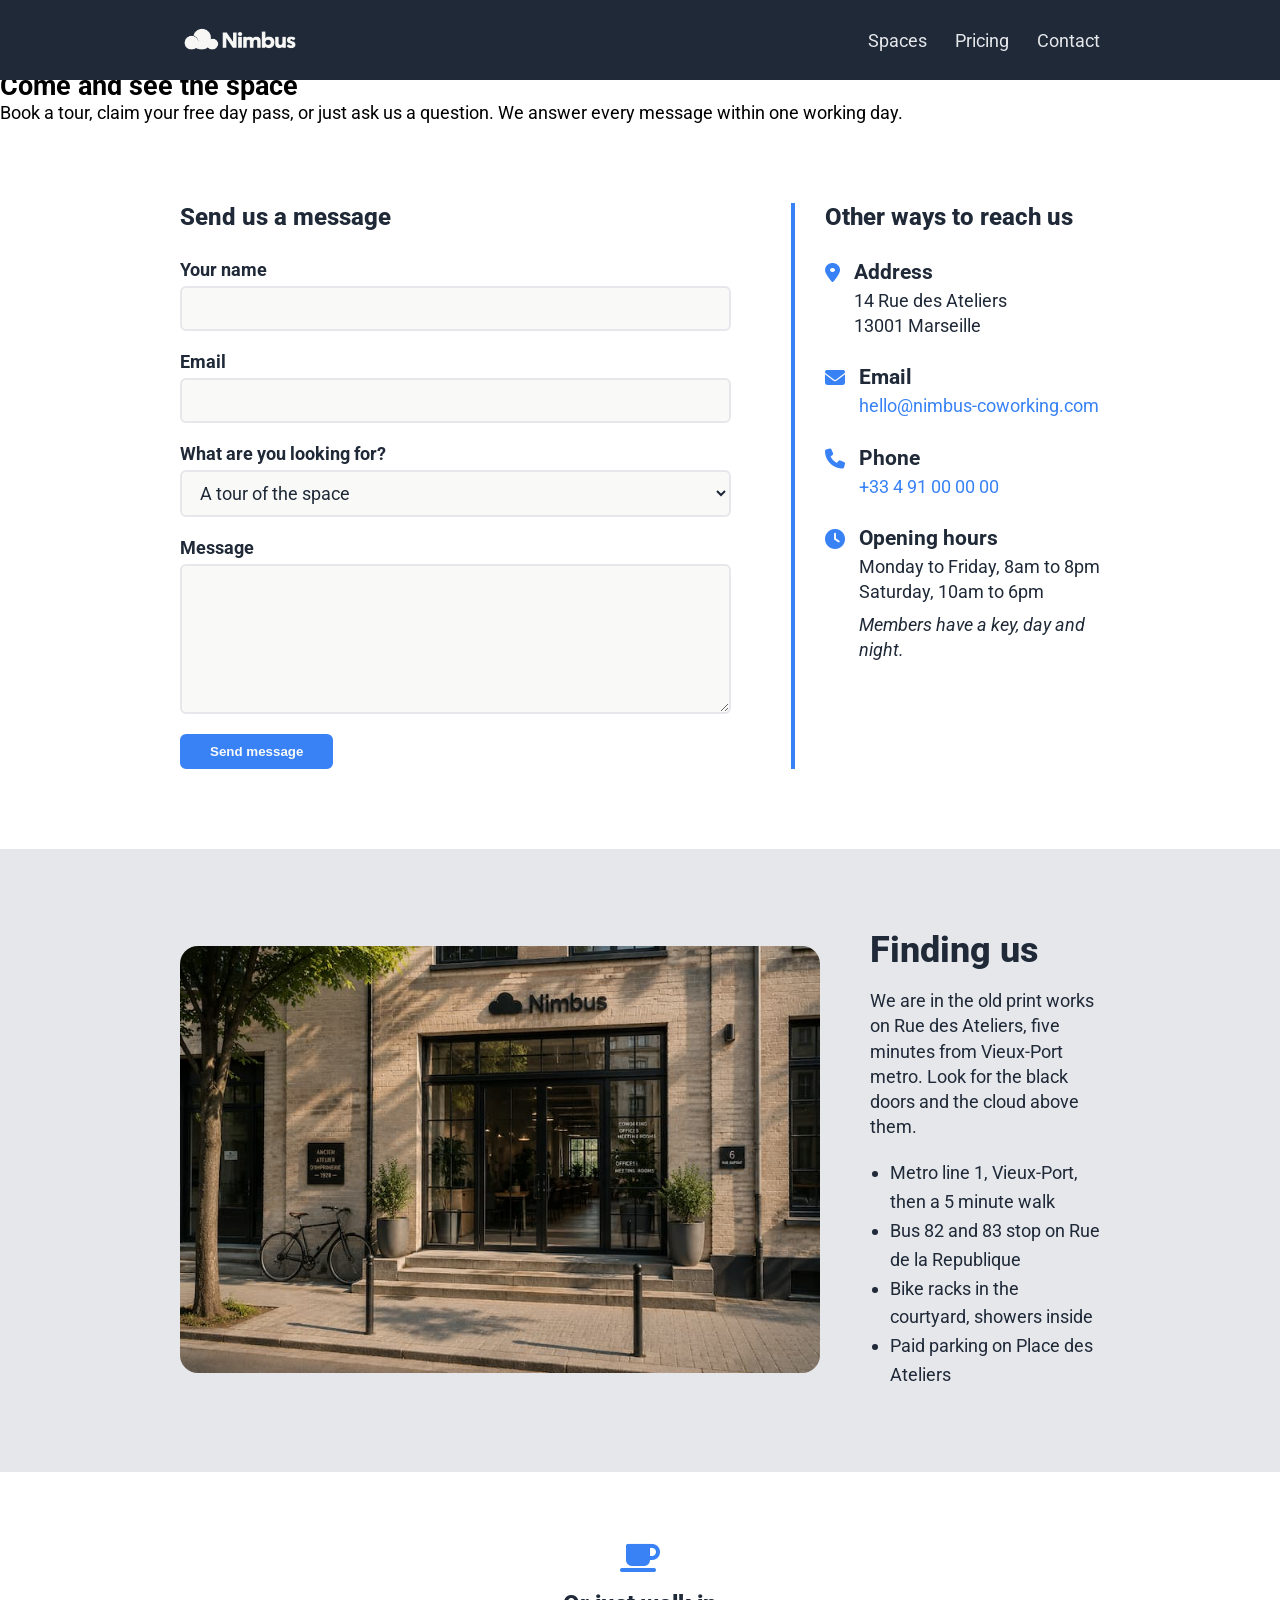
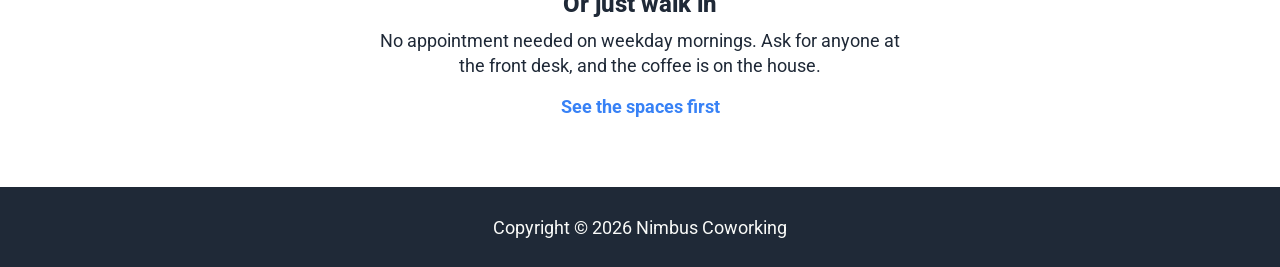
==== contact.html @ 7ec9510b "style(contact): replace cta block with a centred walk-in section" ====
<!DOCTYPE html>
<html lang="en">
<head>
    <meta charset="UTF-8">
    <meta name="viewport" content="width=device-width, initial-scale=1.0">
    <title>Contact — Nimbus Coworking</title>
    <meta name="description"
          content="Book a tour, ask a question or come and see the space. We answer within one working day.">

    <link rel="stylesheet" href="assets/css/main.css">
    <link rel="stylesheet" href="assets/css/pages/contact.css">

    <!-- Font Awesome, icons only -->
    <link rel="stylesheet"
          href="https://cdnjs.cloudflare.com/ajax/libs/font-awesome/6.5.1/css/all.min.css">
</head>

<body>

    <!-- Skip link for keyboard navigation -->
    <a class="skip-link" href="#main">Skip to content</a>

    <!-- Site header: logo and main navigation -->
    <header class="site-header">
        <div class="site-header__inner">

            <a class="site-header__logo" href="index.html">
                <img class="site-header__logo-image"
                    src="assets/images/logo-nimbus.png"
                    alt="Nimbus Coworking">
            </a>

            <!-- Burger button, shown on small screens -->
            <input class="nav-toggle" type="checkbox" id="nav-toggle">
            <label class="nav-toggle__label" for="nav-toggle" aria-label="Menu">
                <span class="nav-toggle__bar"></span>
                <span class="nav-toggle__bar"></span>
                <span class="nav-toggle__bar"></span>
            </label>

            <nav class="site-nav" aria-label="Main">
                <ul class="site-nav__list">
                    <li><a class="site-nav__link" href="spaces.html">Spaces</a></li>
                    <li><a class="site-nav__link" href="pricing.html">Pricing</a></li>
                    <li><a class="site-nav__link" href="contact.html">Contact</a></li>
                </ul>
            </nav>

        </div>
    </header>

    <main id="main">

        <!-- Page intro -->
        <section class="page-intro">
            <div class="page-intro__inner">
                <h1 class="page-intro__title">Come and see the space</h1>
                <p class="page-intro__text">
                    Book a tour, claim your free day pass, or just ask us a
                    question. We answer every message within one working day.
                </p>
            </div>
        </section>

        <!-- Form and contact details side by side -->
        <section class="contact">
            <div class="contact__inner">

                <!-- Contact form -->
                <div class="contact__form-block">
                    <h2 class="contact__title">Send us a message</h2>

                    <form class="form" action="#" method="post">

                        <div class="form__field">
                            <label class="form__label" for="name">Your name</label>
                            <input class="form__input"
                                   type="text"
                                   id="name"
                                   name="name"
                                   autocomplete="name"
                                   required>
                        </div>

                        <div class="form__field">
                            <label class="form__label" for="email">Email</label>
                            <input class="form__input"
                                   type="email"
                                   id="email"
                                   name="email"
                                   autocomplete="email"
                                   required>
                        </div>

                        <div class="form__field">
                            <label class="form__label" for="interest">
                                What are you looking for?
                            </label>
                            <select class="form__select" id="interest" name="interest">
                                <option value="tour">A tour of the space</option>
                                <option value="day-pass">A free day pass</option>
                                <option value="office">A private office</option>
                                <option value="desk">An open desk</option>
                                <option value="meeting">A meeting room</option>
                                <option value="other">Something else</option>
                            </select>
                        </div>

                        <div class="form__field">
                            <label class="form__label" for="message">Message</label>
                            <textarea class="form__textarea"
                                      id="message"
                                      name="message"
                                      rows="6"
                                      required></textarea>
                        </div>

                        <button class="btn" type="submit">Send message</button>
                    </form>
                </div>

                <!-- Address, hours and direct contacts -->
                <div class="contact__details">
                    <h2 class="contact__title">Other ways to reach us</h2>

                    <ul class="details__list">

                        <li class="details__item">
                            <i class="details__icon fa-solid fa-location-dot"
                               aria-hidden="true"></i>
                            <div>
                                <h3 class="details__label">Address</h3>
                                <p class="details__value">
                                    14 Rue des Ateliers<br>
                                    13001 Marseille
                                </p>
                            </div>
                        </li>

                        <li class="details__item">
                            <i class="details__icon fa-solid fa-envelope"
                               aria-hidden="true"></i>
                            <div>
                                <h3 class="details__label">Email</h3>
                                <p class="details__value">
                                    <a class="details__link"
                                       href="mailto:hello@nimbus-coworking.com">
                                        hello@nimbus-coworking.com
                                    </a>
                                </p>
                            </div>
                        </li>

                        <li class="details__item">
                            <i class="details__icon fa-solid fa-phone"
                               aria-hidden="true"></i>
                            <div>
                                <h3 class="details__label">Phone</h3>
                                <p class="details__value">
                                    <a class="details__link" href="tel:+33491000000">
                                        +33 4 91 00 00 00
                                    </a>
                                </p>
                            </div>
                        </li>

                        <li class="details__item">
                            <i class="details__icon fa-solid fa-clock"
                            aria-hidden="true"></i>
                            <div>
                                <h3 class="details__label">Opening hours</h3>
                                <p class="details__value">
                                    Monday to Friday, 8am to 8pm<br>
                                    Saturday, 10am to 6pm
                                </p>
                                <p class="details__note">
                                    Members have a key, day and night.
                                </p>
                            </div>
                        </li>

                    </ul>
                </div>

            </div>
        </section>

        <!-- Directions and photo of the entrance -->
        <section class="finding-us">
            <div class="finding-us__inner">

                <div class="finding-us__content">
                    <h2 class="finding-us__title">Finding us</h2>
                    <p class="finding-us__text">
                        We are in the old print works on Rue des Ateliers, five
                        minutes from Vieux-Port metro. Look for the black doors
                        and the cloud above them.
                    </p>
                    <ul class="finding-us__list">
                        <li>Metro line 1, Vieux-Port, then a 5 minute walk</li>
                        <li>Bus 82 and 83 stop on Rue de la Republique</li>
                        <li>Bike racks in the courtyard, showers inside</li>
                        <li>Paid parking on Place des Ateliers</li>
                    </ul>
                </div>

                <!-- Two sizes, the browser loads the lighter one when it fits -->
                <img class="finding-us__image"
                     src="assets/images/entrance-800.jpg"
                     srcset="assets/images/entrance-800.jpg 800w,
                             assets/images/entrance-1536.jpg 1536w"
                     sizes="(max-width: 767px) 100vw, 50vw"
                     alt="The black entrance doors of Nimbus on Rue des Ateliers">

            </div>
        </section>

        <!-- Walk-in invitation, closing the page -->
        <section class="walk-in">
            <div class="walk-in__inner">
                <i class="walk-in__icon fa-solid fa-mug-saucer"
                   aria-hidden="true"></i>
                <h2 class="walk-in__title">Or just walk in</h2>
                <p class="walk-in__text">
                    No appointment needed on weekday mornings. Ask for anyone at
                    the front desk, and the coffee is on the house.
                </p>
                <a class="walk-in__link" href="spaces.html">
                    See the spaces first
                </a>
            </div>
        </section>

    </main>

    <footer class="site-footer">
        <p class="site-footer__text">Copyright © 2026 Nimbus Coworking</p>
    </footer>

</body>
</html>
---- assets/css/main.css ----
@font-face {
  font-family: "Roboto";
  src: url(/assets/fonts/Roboto-Regular.ttf);
  font-weight: 400;
  font-style: normal;
}

@font-face {
  font-family: "Roboto";
  src: url(/assets/fonts/Roboto-Bold.ttf);
  font-weight: 700;
  font-style: normal;
}

@font-face {
  font-family: "Roboto";
  src: url(/assets/fonts/Roboto-ExtraBold.ttf);
  font-weight: 800;
  font-style: normal;
}

@font-face {
  font-family: "Roboto";
  src: url(/assets/fonts/Roboto-Italic.ttf);
  font-weight: 400;
  font-style: italic;
}

@font-face {
  font-family: "Roboto";
  src: url(/assets/fonts/Roboto-LightItalic.ttf);
  font-weight: 300;
  font-style: italic;
}



/* VARIABLES */

:root {
  /* color for header, hero and footer background, information header text, quote text and author text */
  --color-dark: #1F2937;
  /* color for header logo text, header main text, button text, sign up main text, sign up button border */
  --color-light: #F9FAF8;
  /* color for header secondary text, header links text, information item text, footer text, sign up secondary text */
  --color-secondary: #E5E7EB;
  /* color for button background, information item image border, sign up background */
  --color-accent: #3882F6;
  /* font weight for header main text and information header text */
  --font-extra-bold: 800;
  /* font weight for quote text */
  --font-light: 300;
  /* font size for hero main text */
  --font-size-main: 48px;
  /* font size for information header text and quote text */
  --font-size-large: 36px;
  /* font size for logo text */
  --font-size-medium: 24px;
  /* font size for hero secondary and header link text */
  --font-size-small: 18px;
  /* font size for header logo text */
  --font-size-logo: 24px;
}

/* RESETS */

* {
  padding: 0;
  margin: 0;
  box-sizing: border-box;
}

/* BASE TEXT STYLES */

body {
  font-size: var(--font-size-small);
  font-family: "Roboto", sans-serif;
}

@media (max-width: 374px) {
  body {
    font-size: 18px;
  }
}

main {
  padding-top: 70px; /* top padding to accommodate the header  */
}

/* GLOBAL TEXT STYLES - add classes with the same styles here */

/* hero text style */
.hero__title {
  margin-bottom: 12px;

  font-size: var(--font-size-main);
  font-weight: var(--font-extra-bold);
  line-height: 1.1;
}

/* header text style */
.services__title {
  margin: 50px 0px;

  color: var(--color-dark);
  font-size: var(--font-size-large);
  font-weight: var(--font-extra-bold);
  text-align: center;
  line-height: 1.2;
}

/* SKIP LINK */

.skip-link {
  position: absolute;
  top: 0;
  left: 0;

  padding: 8px 16px;

  background-color: var(--color-light);
  color: var(--color-dark);
  text-decoration: none;

  transform: translateY(-100%);
}

.skip-link:focus {
  transform: translateY(0);
}

/* COMPONENT STYLES */

/* buttons */
.btn {
  display: inline-block;
  padding: 8px 28px;

  background-color: var(--color-accent);
  border: 2px solid var(--color-accent);
  border-radius: 6px;

  color: var(--color-light);
  font-weight: 700;
  text-decoration: none;
  min-width: fit-content;
}

.btn:hover,
.btn:focus-visible {
  background-color: var(--color-light);
  border-color: var(--color-light);
  color: var(--color-accent);
}

.btn--outline {
  background-color: transparent;
  border-color: var(--color-light);
  color: var(--color-light);
}

.btn--outline:hover,
.btn--outline:focus-visible {
  background-color: var(--color-light);
  color: var(--color-accent);
}

/* header */
.site-header {
  position: fixed;
  top: 0;
  left: 0;
  width: 100%;
  z-index: 1000;

  background-color: var(--color-dark);
}

.site-header__inner {
  max-width: 960px;
  margin: 0 auto;
  padding: 20px;

  display: flex;
  align-items: center;
  justify-content: space-between;
}

.site-header__logo {
  display: block;
}

.site-header__logo-image {
  display: block;
  height: 40px;
}

.site-nav__list {
  display: flex;
  gap: 28px;
  list-style: none;
}

.site-nav__link {
  color: var(--color-secondary);
  text-decoration: none;
}

.site-nav__link:hover,
.site-nav__link:focus-visible {
  color: var(--color-light);
}

.nav-toggle { /* for burger menu */
  display: none;
}

.nav-toggle__label { /* for burger menu */
  display: none;
}

@media (max-width: 600px) {
  /* CSS-only navigation */

  .nav-toggle__label {
    width: 30px;
    height: 24px;

    display: flex;
    flex-direction: column;
    justify-content: space-between;

    cursor: pointer;
  }

  .nav-toggle__bar {
    display: block;
    width: 100%;
    height: 2px;

    background-color: var(--color-secondary);
    border-radius: 2px;
  }

  .site-nav {
    display: none;
  }

  .site-nav__list {
    flex-direction: column;
    gap: 0;
    padding: 10px 0 15px;
    width: 100%;
  }

  .site-nav__link {
    display: block;
    padding: 12px 0;
  }

  .nav-toggle:checked ~ .site-nav {
    display: block;
    position: absolute;
    left: 0;
    right: 0;
    margin-top: 200px;
    background-color: var(--color-dark);
    border-bottom: 1px solid var(--color-secondary);
    padding-left: 20px;
  }

  .site-header__inner {
    flex-wrap: wrap;
  }
}

/* footer */
.site-footer {
  background-color: var(--color-dark);
  color: var(--color-light);
  text-align: center;

  height: 80px;
  padding: 0px 20px;
  display: flex;
  align-items: center;
  justify-content: center;
}
---- assets/css/pages/contact.css ----
/* CONTACT: form on the left, details on the right */

.contact__inner {
  max-width: 960px;
  margin: 0 auto;
  padding: 80px 20px;

  display: flex;
  justify-content: space-between;
  gap: 60px;
}

.contact__form-block {
  flex: 2;
}

.contact__details {
  flex: 1;
  padding-left: 30px;

  border-left: 4px solid var(--color-accent);
}

.contact__title {
  margin-bottom: 28px;

  color: var(--color-dark);
  font-size: var(--font-size-medium);
  font-weight: var(--font-extra-bold);
}

/* FORM */

.form__field {
  margin-bottom: 20px;

  display: flex;
  flex-direction: column;
}

.form__label {
  margin-bottom: 6px;

  color: var(--color-dark);
  font-weight: 700;
}

.form__input,
.form__select,
.form__textarea {
  padding: 10px 14px;

  background-color: var(--color-light);
  border: 2px solid var(--color-secondary);
  border-radius: 6px;

  color: var(--color-dark);
  font-family: inherit; /* form controls ignore the body font otherwise */
  font-size: inherit;
}

.form__input:focus,
.form__select:focus,
.form__textarea:focus {
  border-color: var(--color-accent);
  outline: none;
}

.form__textarea {
  resize: vertical; /* horizontal resizing would break the layout */
}

/* CONTACT DETAILS */

.details__list {
  list-style: none;
}

.details__item {
  margin-bottom: 26px;

  display: flex;
  gap: 14px;
}

.details__icon {
  margin-top: 4px;

  color: var(--color-accent);
  font-size: 20px;
}

.details__label {
  margin-bottom: 4px;

  color: var(--color-dark);
  font-weight: 700;
}

.details__value {
  color: var(--color-dark);
  line-height: 1.4;
}

.details__note {
  margin-top: 8px;

  color: var(--color-dark);
  font-style: italic;
  line-height: 1.4;
}

.details__link {
  color: var(--color-accent);
  text-decoration: none;
}

.details__link:hover,
.details__link:focus-visible {
  text-decoration: underline;
}

/* FINDING US */

.finding-us {
  background-color: var(--color-secondary);
}

.finding-us__inner {
  max-width: 960px;
  margin: 0 auto;
  padding: 80px 20px;

  display: flex;
  flex-direction: row-reverse;
  align-items: center;
  gap: 50px;
}

.finding-us__content {
  flex: 1;
}

.finding-us__title {
  margin-bottom: 16px;

  color: var(--color-dark);
  font-size: var(--font-size-large);
  font-weight: var(--font-extra-bold);
  line-height: 1.2;
}

.finding-us__text {
  margin-bottom: 20px;

  color: var(--color-dark);
  line-height: 1.4;
}

.finding-us__list {
  padding-left: 20px;

  color: var(--color-dark);
  line-height: 1.6;
}

.finding-us__image {
  flex: 1;
  display: block;
  width: 100%;
  height: auto;

  border-radius: 18px;
}

/* WALK-IN - closing invitation, centred instead of a full CTA block */

.walk-in {
  border-top: 2px solid var(--color-secondary);
}

.walk-in__inner {
  max-width: 560px;
  margin: 0 auto;
  padding: 70px 20px;

  text-align: center;
}

.walk-in__icon {
  margin-bottom: 16px;

  color: var(--color-accent);
  font-size: 32px;
}

.walk-in__title {
  margin-bottom: 10px;

  color: var(--color-dark);
  font-size: var(--font-size-medium);
  font-weight: var(--font-extra-bold);
}

.walk-in__text {
  margin-bottom: 18px;

  color: var(--color-dark);
  line-height: 1.4;
}

.walk-in__link {
  color: var(--color-accent);
  font-weight: 700;
  text-decoration: none;
}

.walk-in__link:hover,
.walk-in__link:focus-visible {
  text-decoration: underline;
}


/* TABLET AND MOBILE */

@media (max-width: 767px) {
  .contact__inner,
  .finding-us__inner {
    flex-direction: column;
    gap: 50px;
  }

  .contact__details {
    padding-left: 20px;
  }

  .finding-us__title {
    font-size: 30px;
  }

  .walk-in__inner {
    padding: 50px 20px;
  }
}

@media (max-width: 374px) {
  .finding-us__title {
    font-size: 28px;
  }
}
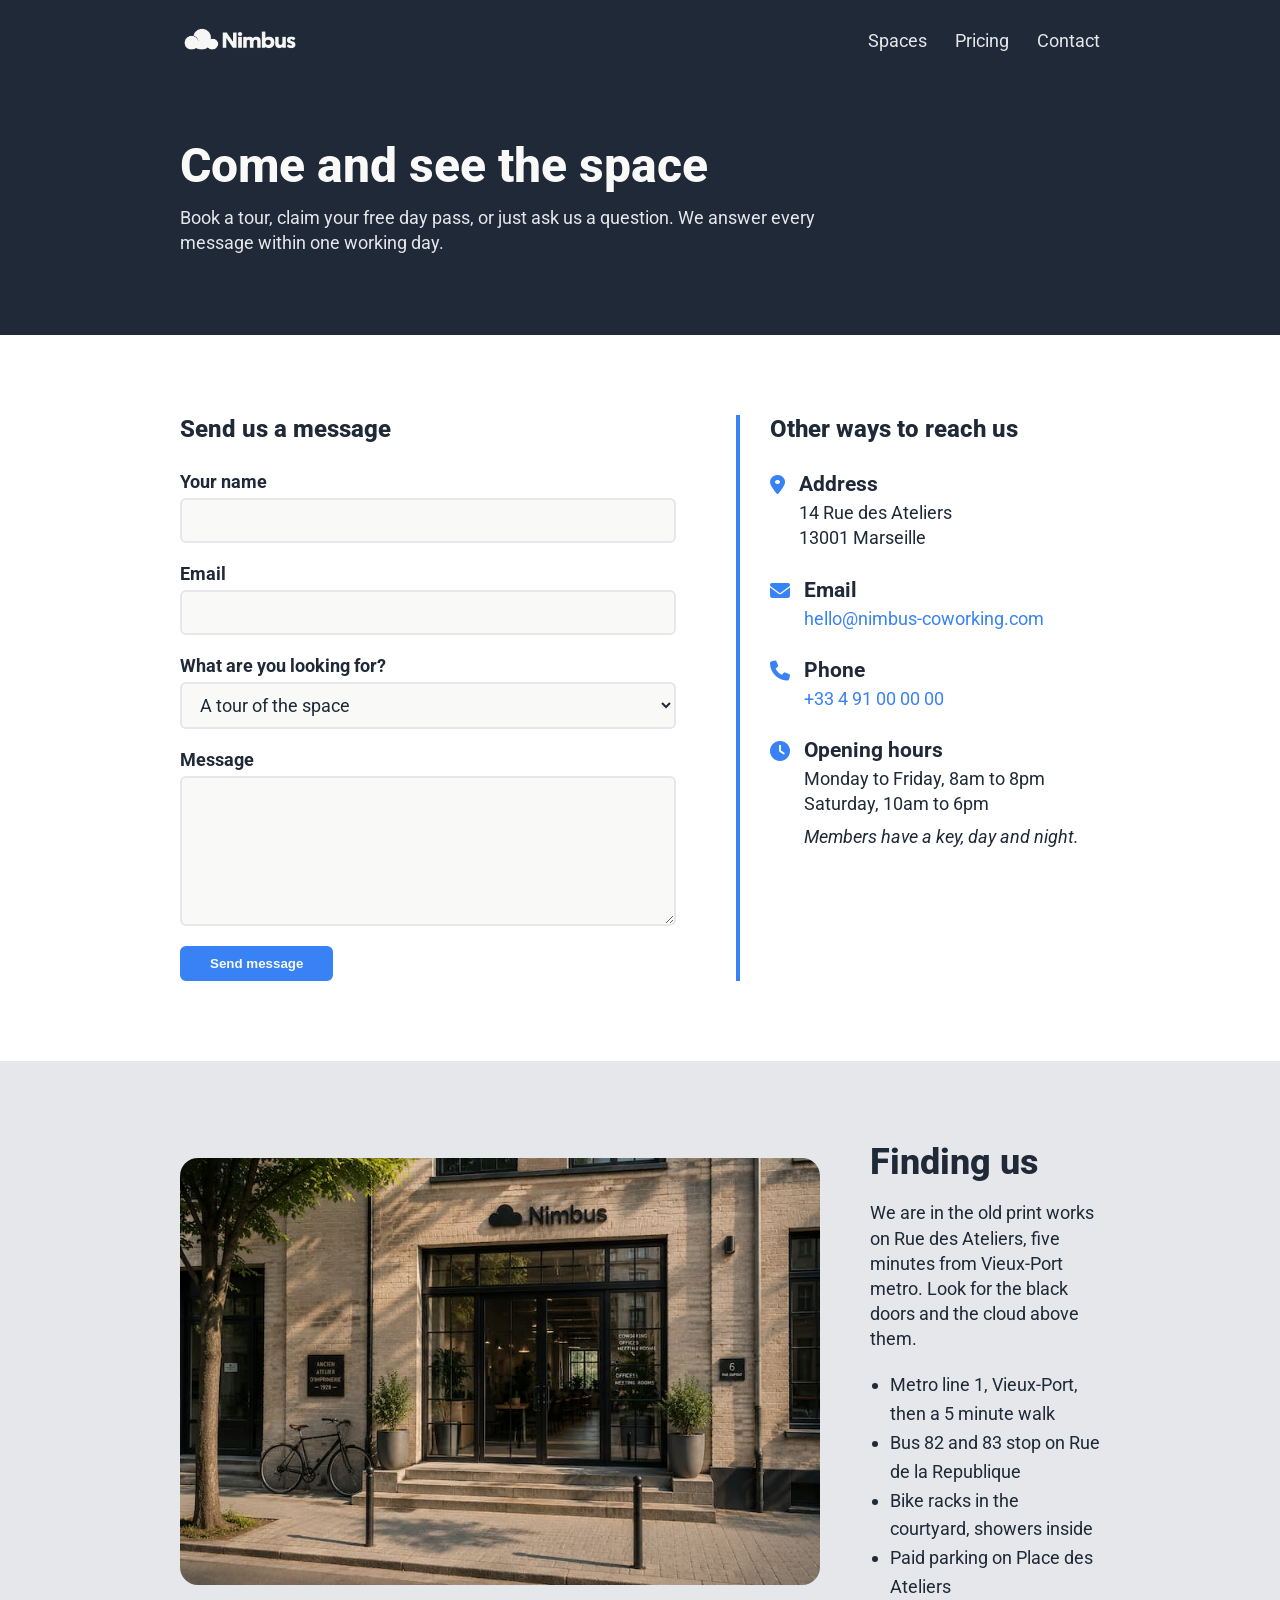
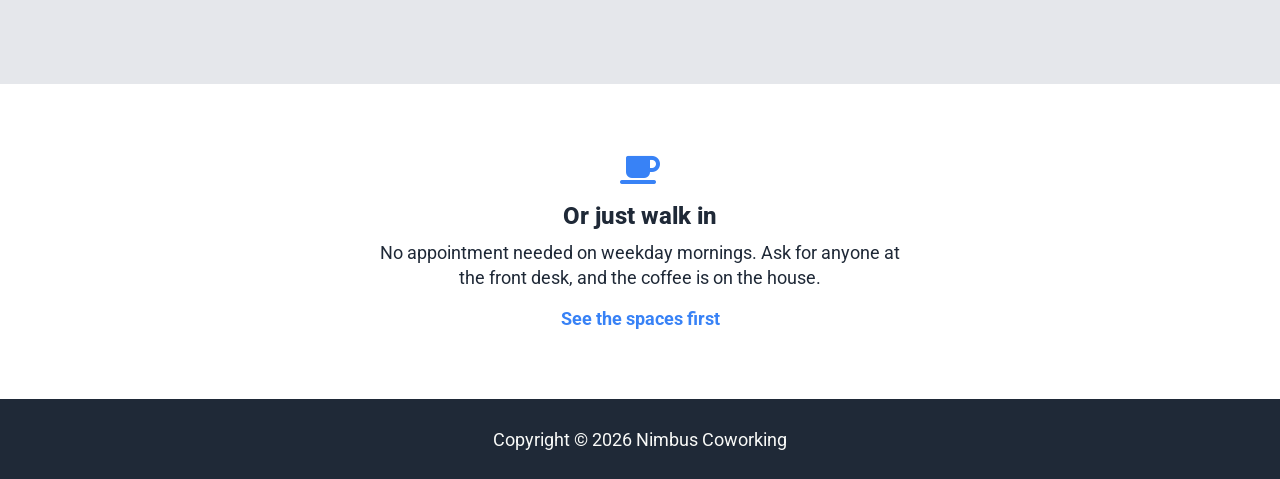
==== commit e29251f7: "refactor(contact): remove skip link with no visible effect" ====
--- a/contact.html
+++ b/contact.html
@@ -16,9 +16,6 @@
 </head>
 
 <body>
-
-    <!-- Skip link for keyboard navigation -->
-    <a class="skip-link" href="#main">Skip to content</a>
 
     <!-- Site header: logo and main navigation -->
     <header class="site-header">
--- a/assets/css/main.css
+++ b/assets/css/main.css
@@ -90,7 +90,8 @@
 /* GLOBAL TEXT STYLES - add classes with the same styles here */
 
 /* hero text style */
-.hero__title {
+.hero__title,
+.page-intro__title {
   margin-bottom: 12px;
 
   font-size: var(--font-size-main);
@@ -107,26 +108,6 @@
   font-weight: var(--font-extra-bold);
   text-align: center;
   line-height: 1.2;
-}
-
-/* SKIP LINK */
-
-.skip-link {
-  position: absolute;
-  top: 0;
-  left: 0;
-
-  padding: 8px 16px;
-
-  background-color: var(--color-light);
-  color: var(--color-dark);
-  text-decoration: none;
-
-  transform: translateY(-100%);
-}
-
-.skip-link:focus {
-  transform: translateY(0);
 }
 
 /* COMPONENT STYLES */
@@ -285,4 +266,35 @@
   display: flex;
   align-items: center;
   justify-content: center;
+}
+
+/* page intro - dark banner at the top of secondary pages */
+.page-intro {
+  background-color: var(--color-dark);
+  color: var(--color-light);
+}
+
+.page-intro__inner {
+  max-width: 960px;
+  margin: 0 auto;
+  padding: 70px 20px 80px;
+}
+
+.page-intro__text {
+  max-width: 640px;
+
+  color: var(--color-secondary);
+  line-height: 1.4;
+}
+
+@media (max-width: 767px) {
+  .page-intro__title {
+    font-size: 44px;
+  }
+}
+
+@media (max-width: 374px) {
+  .page-intro__title {
+    font-size: 36px;
+  }
 }
--- a/assets/css/pages/contact.css
+++ b/assets/css/pages/contact.css
@@ -11,11 +11,11 @@
 }
 
 .contact__form-block {
+  flex: 3;
+}
+
+.contact__details {
   flex: 2;
-}
-
-.contact__details {
-  flex: 1;
   padding-left: 30px;
 
   border-left: 4px solid var(--color-accent);
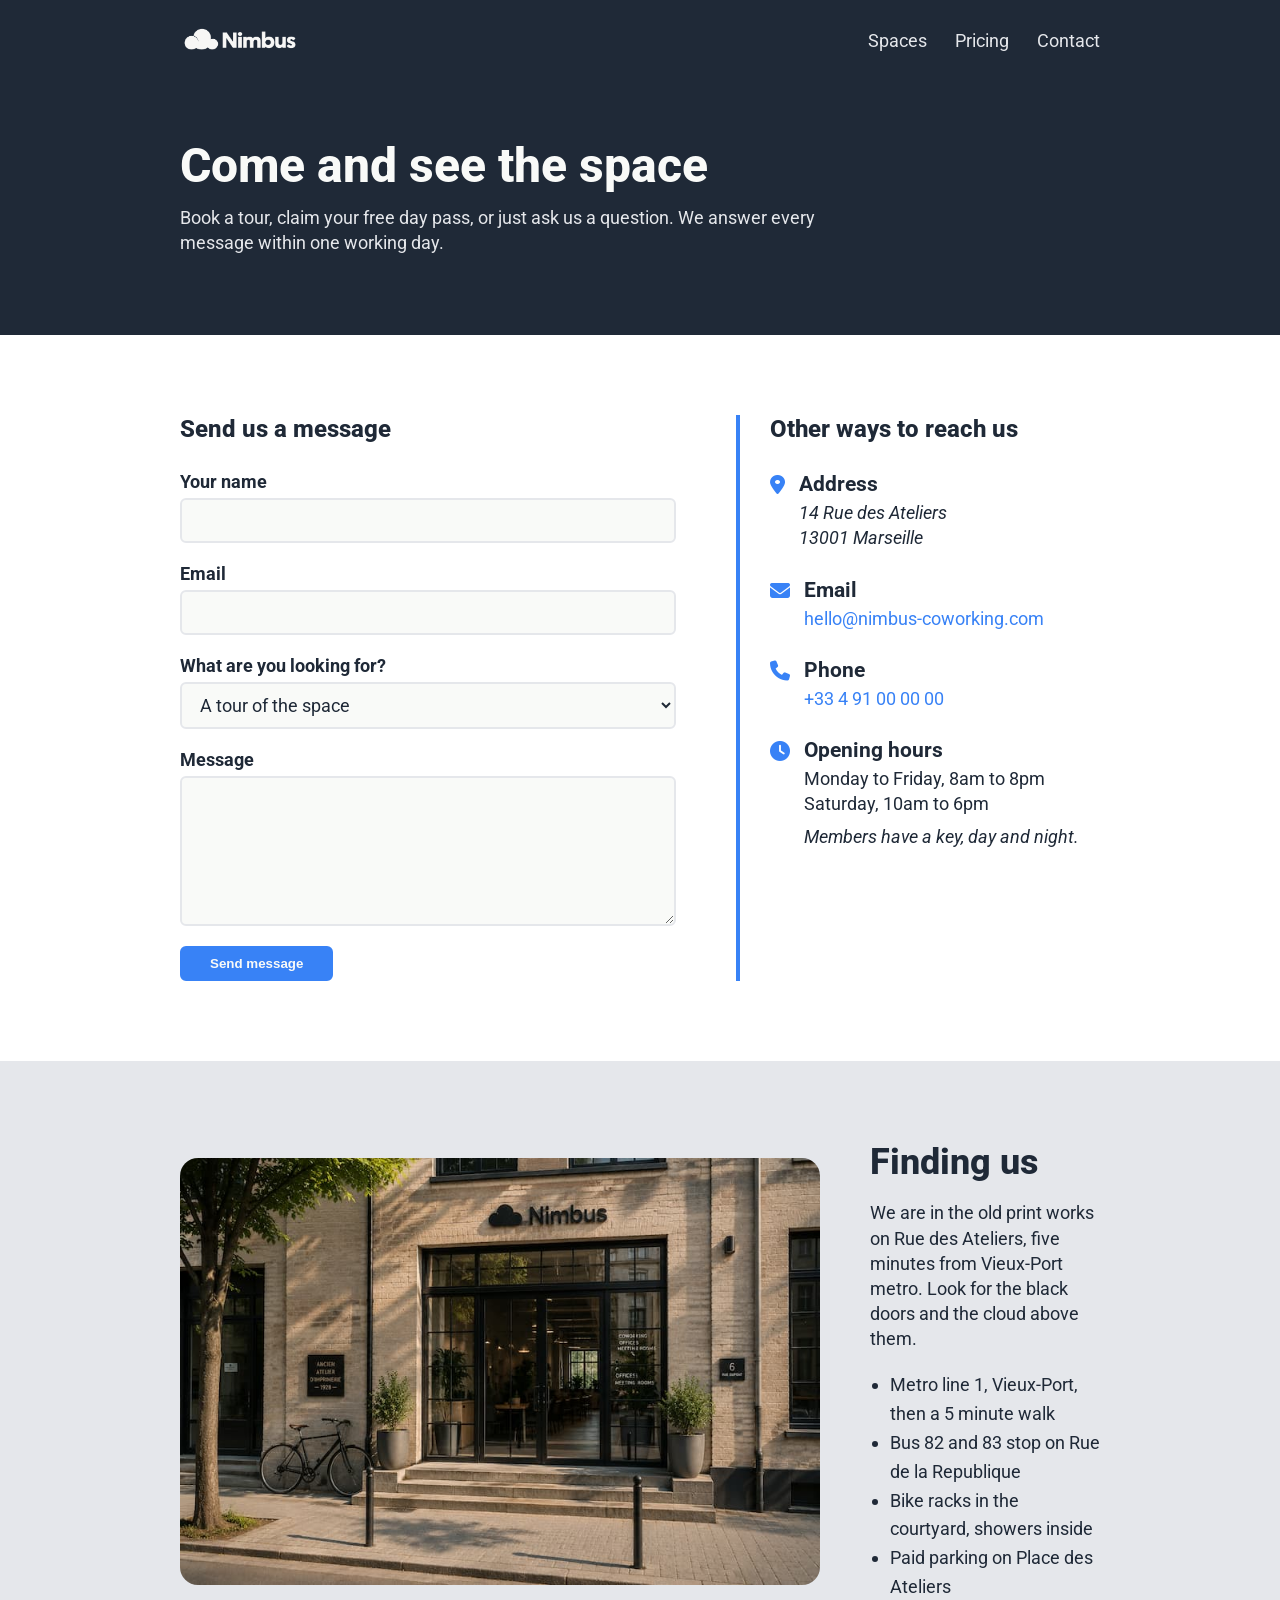
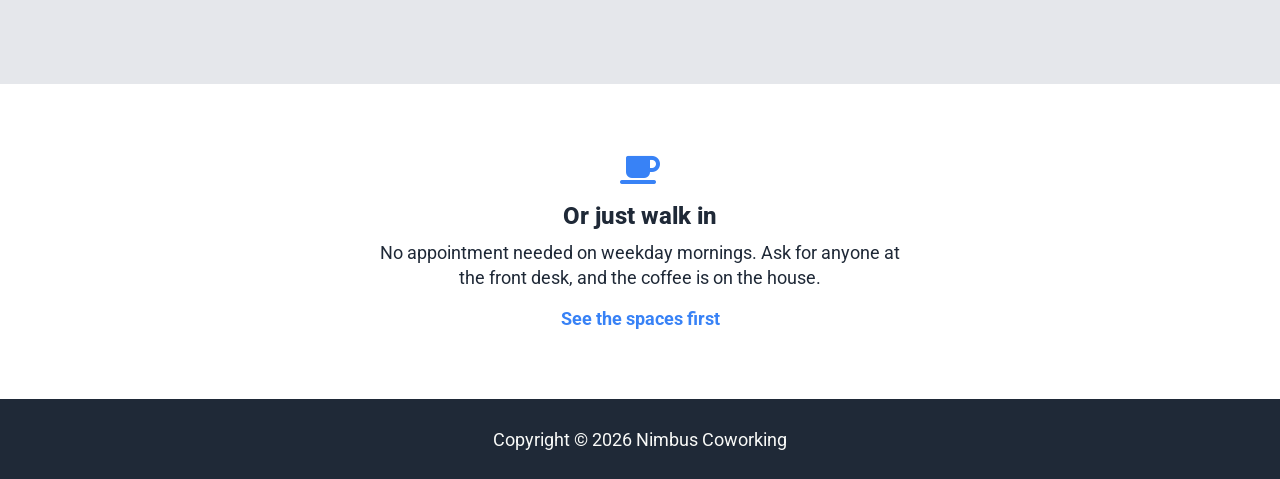
==== commit 68aa3066: "style(contact): apply review feedback on font sizes and address markup" ====
--- a/contact.html
+++ b/contact.html
@@ -125,13 +125,13 @@
                         <li class="details__item">
                             <i class="details__icon fa-solid fa-location-dot"
                                aria-hidden="true"></i>
-                            <div>
+                            <address>
                                 <h3 class="details__label">Address</h3>
                                 <p class="details__value">
                                     14 Rue des Ateliers<br>
                                     13001 Marseille
                                 </p>
-                            </div>
+                            </address>
                         </li>
 
                         <li class="details__item">
--- a/assets/css/main.css
+++ b/assets/css/main.css
@@ -289,12 +289,12 @@
 
 @media (max-width: 767px) {
   .page-intro__title {
-    font-size: 44px;
+    font-size: var(--font-size-main);
   }
 }
 
 @media (max-width: 374px) {
   .page-intro__title {
-    font-size: 36px;
+    font-size: var(--font-size-large);
   }
 }
--- a/assets/css/pages/contact.css
+++ b/assets/css/pages/contact.css
@@ -95,6 +95,7 @@
 
   color: var(--color-dark);
   font-weight: 700;
+  font-style: normal;
 }
 
 .details__value {
@@ -220,7 +221,6 @@
   text-decoration: underline;
 }
 
-
 /* TABLET AND MOBILE */
 
 @media (max-width: 767px) {
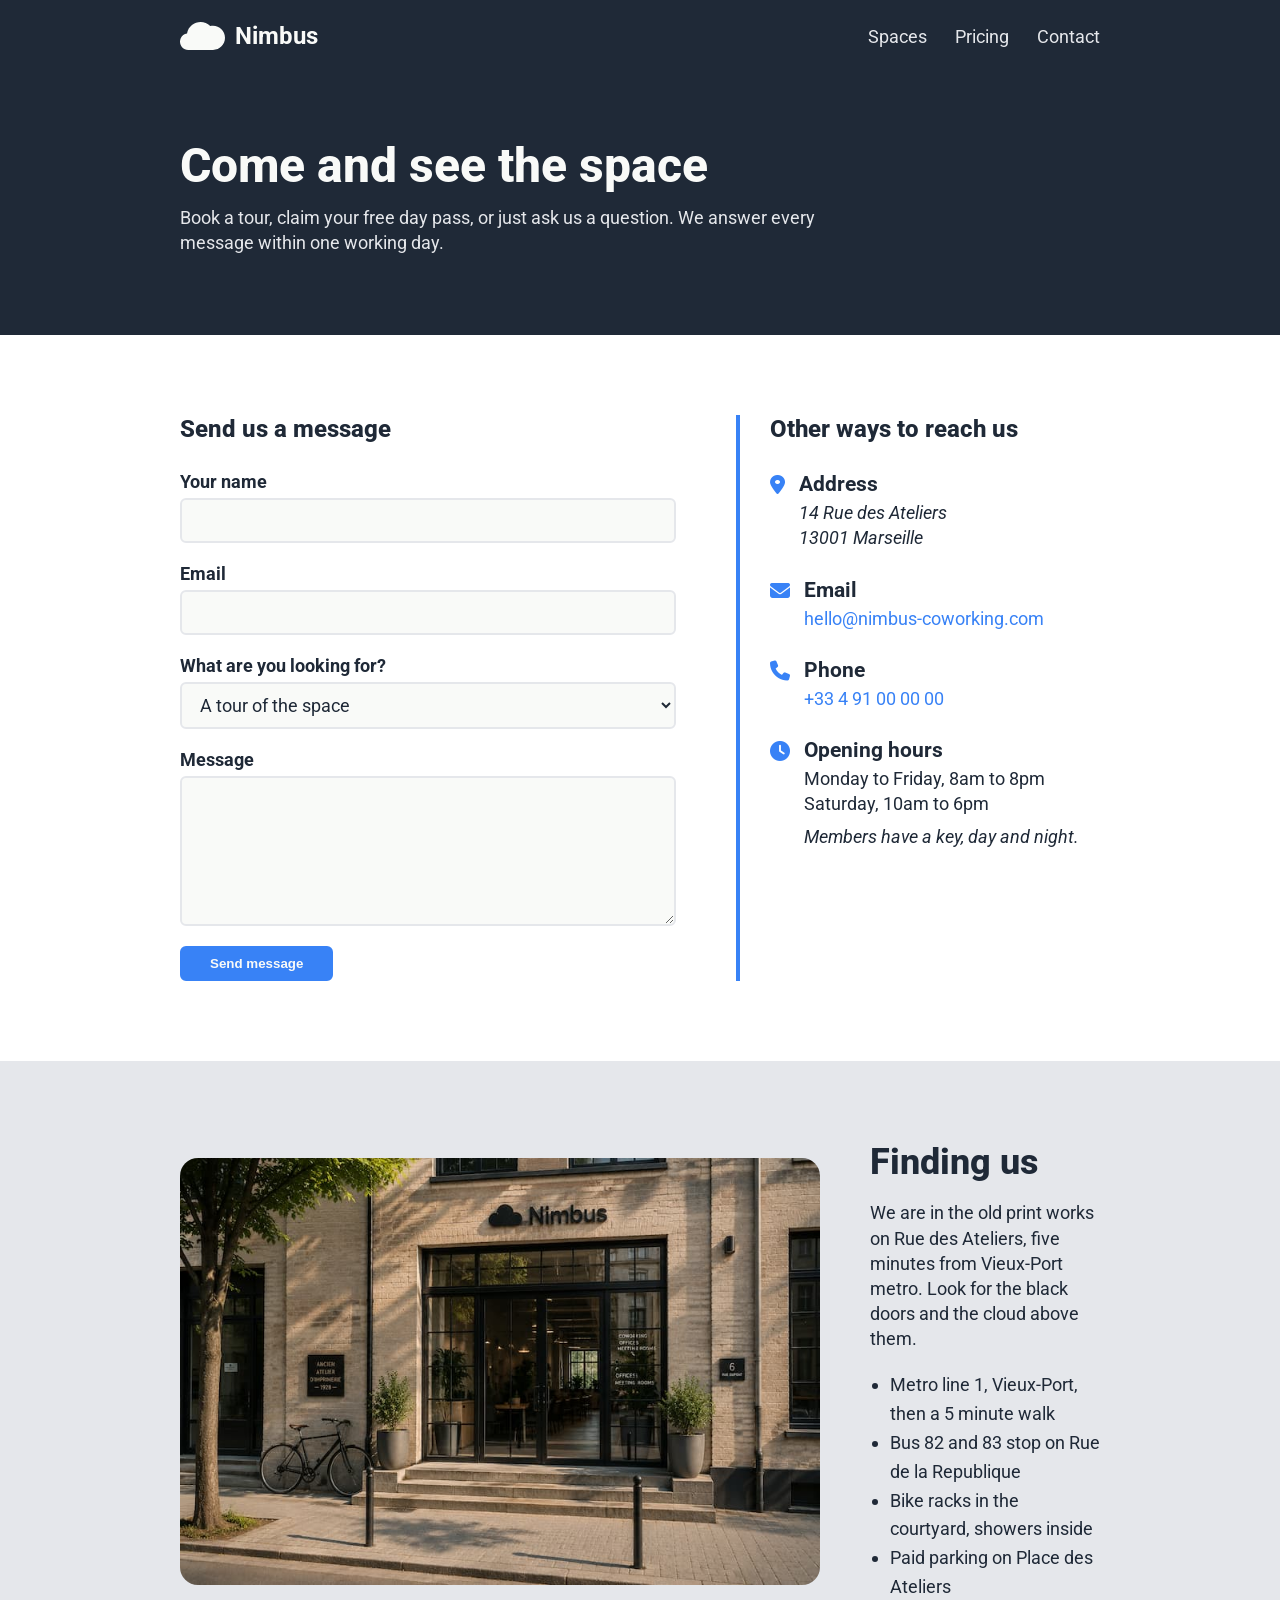
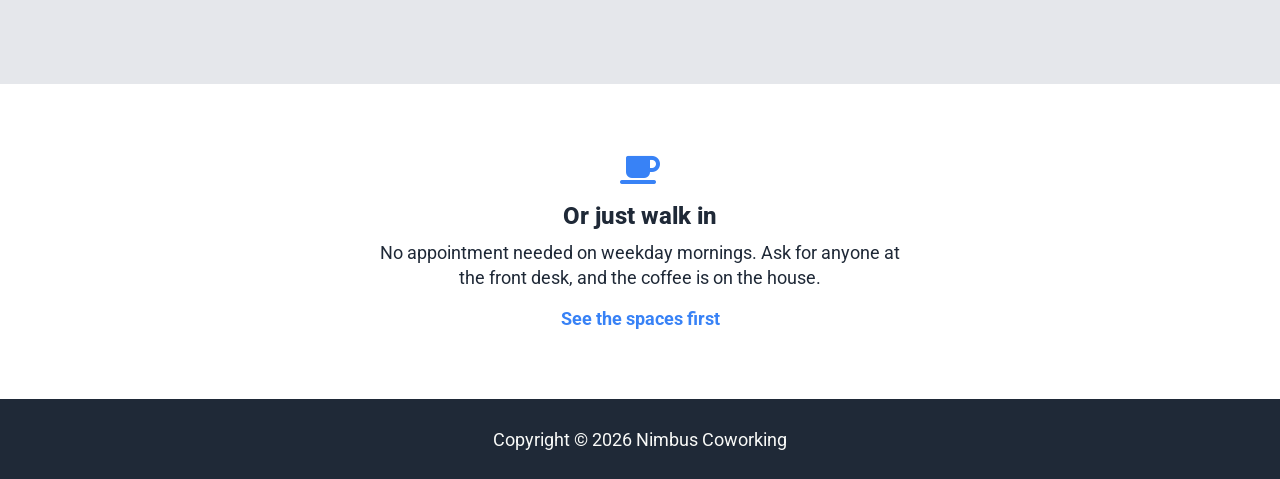
==== commit 30525b09: "feat(header): use cloud svg icon with text logo" ====
--- a/contact.html
+++ b/contact.html
@@ -22,9 +22,10 @@
         <div class="site-header__inner">
 
             <a class="site-header__logo" href="index.html">
-                <img class="site-header__logo-image"
-                    src="assets/images/logo-nimbus.png"
-                    alt="Nimbus Coworking">
+                <img class="site-header__logo-mark"
+                    src="assets/images/logo-cloud.svg"
+                    alt="">
+                <span class="site-header__logo-text">Nimbus</span>
             </a>
 
             <!-- Burger button, shown on small screens -->
--- a/assets/css/main.css
+++ b/assets/css/main.css
@@ -160,7 +160,7 @@
 .site-header__inner {
   max-width: 960px;
   margin: 0 auto;
-  padding: 20px;
+  padding: 22px 20px;
 
   display: flex;
   align-items: center;
@@ -168,12 +168,25 @@
 }
 
 .site-header__logo {
+  display: flex;
+  align-items: center;
+  gap: 10px;
+
+  text-decoration: none;
+}
+
+.site-header__logo-mark {
   display: block;
-}
-
-.site-header__logo-image {
-  display: block;
-  height: 40px;
+  height: 28px;
+  width: auto;
+}
+
+/* Header Logo Text: 24px #F9FAF8 */
+.site-header__logo-text {
+  color: var(--color-light);
+  font-size: var(--font-size-logo);
+  font-weight: 700;
+  line-height: 1;
 }
 
 .site-nav__list {
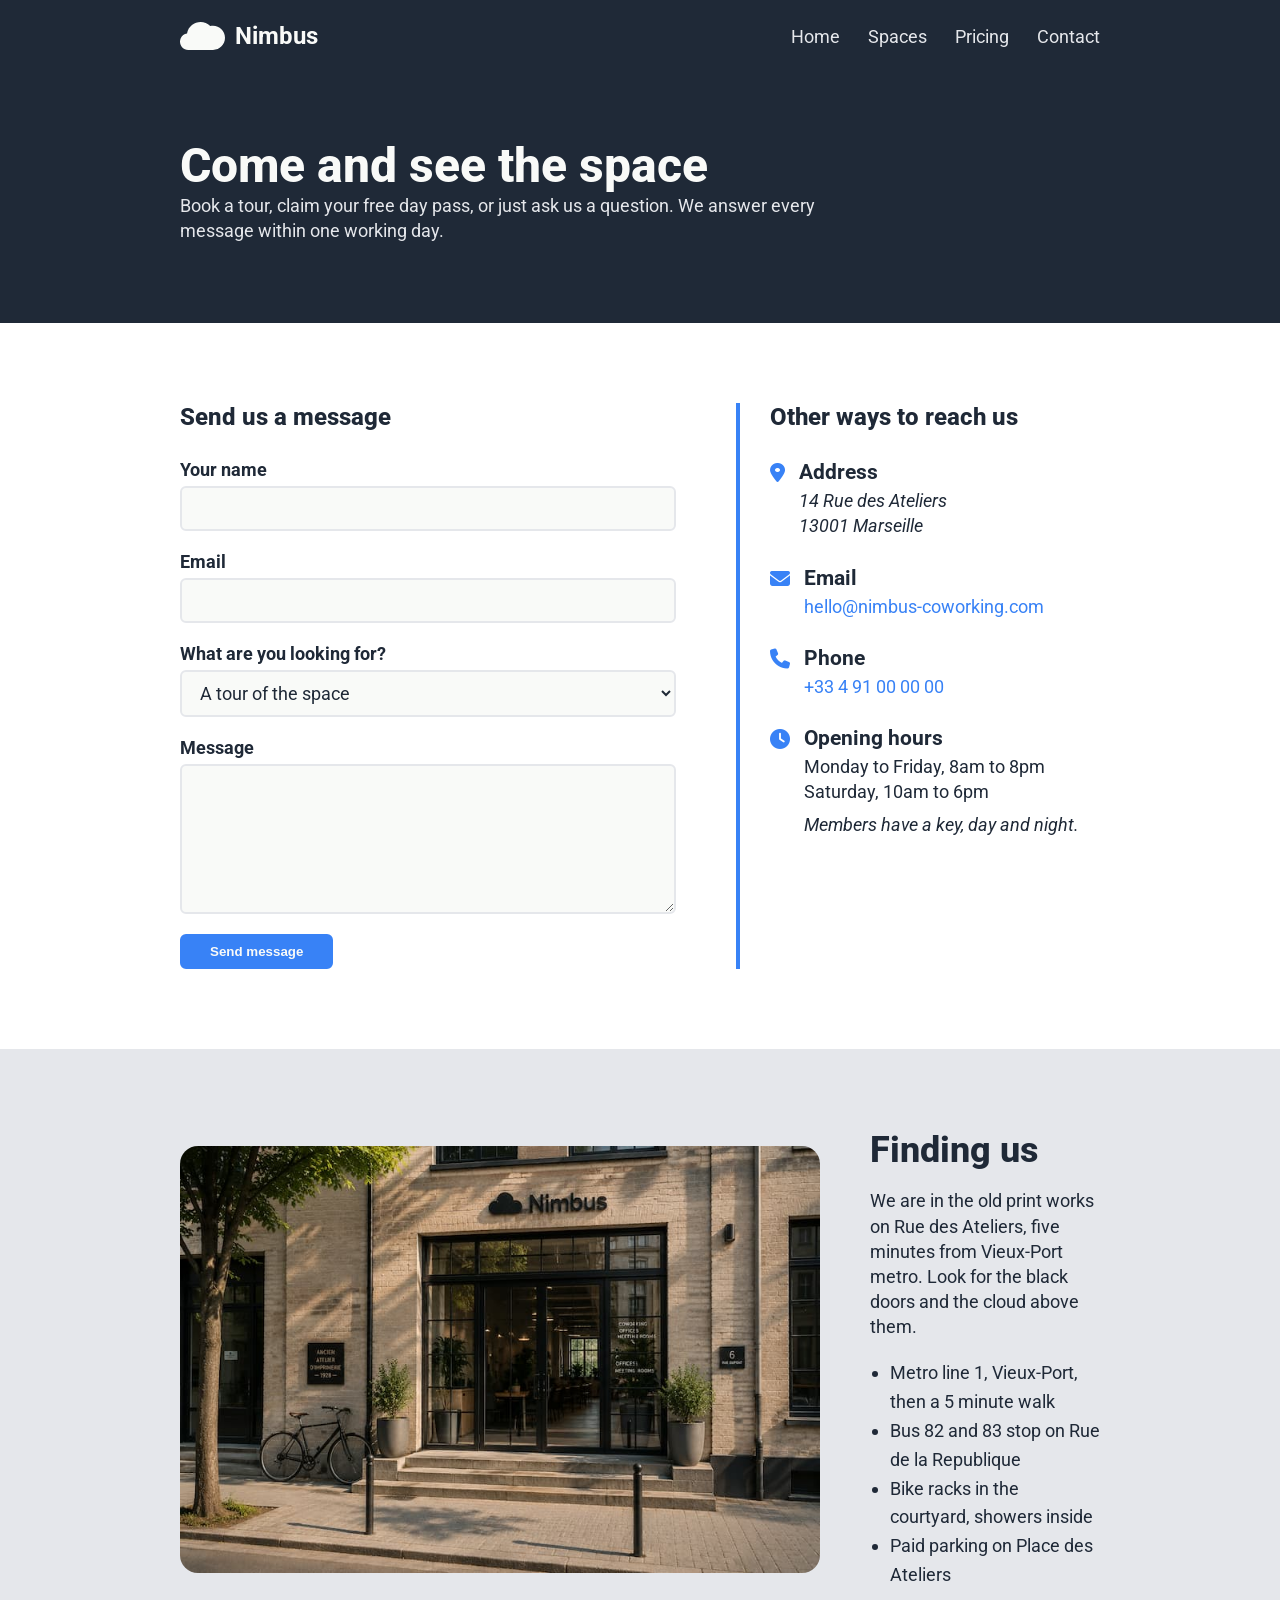
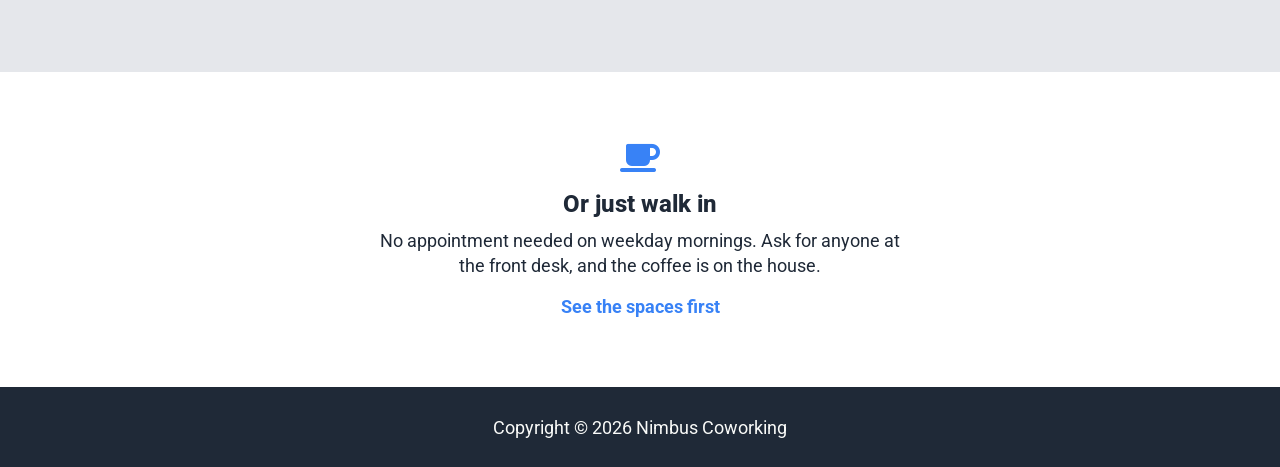
==== commit 23e3c4ec: "feat: add home link in nav bar for all pages" ====
--- a/contact.html
+++ b/contact.html
@@ -38,6 +38,7 @@
 
             <nav class="site-nav" aria-label="Main">
                 <ul class="site-nav__list">
+                    <li><a class="site-nav__link" href="index.html">Home</a></li>
                     <li><a class="site-nav__link" href="spaces.html">Spaces</a></li>
                     <li><a class="site-nav__link" href="pricing.html">Pricing</a></li>
                     <li><a class="site-nav__link" href="contact.html">Contact</a></li>
--- a/assets/css/main.css
+++ b/assets/css/main.css
@@ -1,34 +1,34 @@
 @font-face {
   font-family: "Roboto";
-  src: url(/assets/fonts/Roboto-Regular.ttf);
+  src: url(../fonts/Roboto-Regular.ttf);
   font-weight: 400;
   font-style: normal;
 }
 
 @font-face {
   font-family: "Roboto";
-  src: url(/assets/fonts/Roboto-Bold.ttf);
+  src: url(../fonts/Roboto-Bold.ttf);
   font-weight: 700;
   font-style: normal;
 }
 
 @font-face {
   font-family: "Roboto";
-  src: url(/assets/fonts/Roboto-ExtraBold.ttf);
+  src: url(../fonts/Roboto-ExtraBold.ttf);
   font-weight: 800;
   font-style: normal;
 }
 
 @font-face {
   font-family: "Roboto";
-  src: url(/assets/fonts/Roboto-Italic.ttf);
+  src: url(../fonts/Roboto-Italic.ttf);
   font-weight: 400;
   font-style: italic;
 }
 
 @font-face {
   font-family: "Roboto";
-  src: url(/assets/fonts/Roboto-LightItalic.ttf);
+  src: url(../fonts/Roboto-LightItalic.ttf);
   font-weight: 300;
   font-style: italic;
 }
@@ -75,6 +75,7 @@
 body {
   font-size: var(--font-size-small);
   font-family: "Roboto", sans-serif;
+  min-height: 100vh;
 }
 
 @media (max-width: 374px) {
@@ -92,8 +93,6 @@
 /* hero text style */
 .hero__title,
 .page-intro__title {
-  margin-bottom: 12px;
-
   font-size: var(--font-size-main);
   font-weight: var(--font-extra-bold);
   line-height: 1.1;
@@ -101,8 +100,6 @@
 
 /* header text style */
 .services__title {
-  margin: 50px 0px;
-
   color: var(--color-dark);
   font-size: var(--font-size-large);
   font-weight: var(--font-extra-bold);
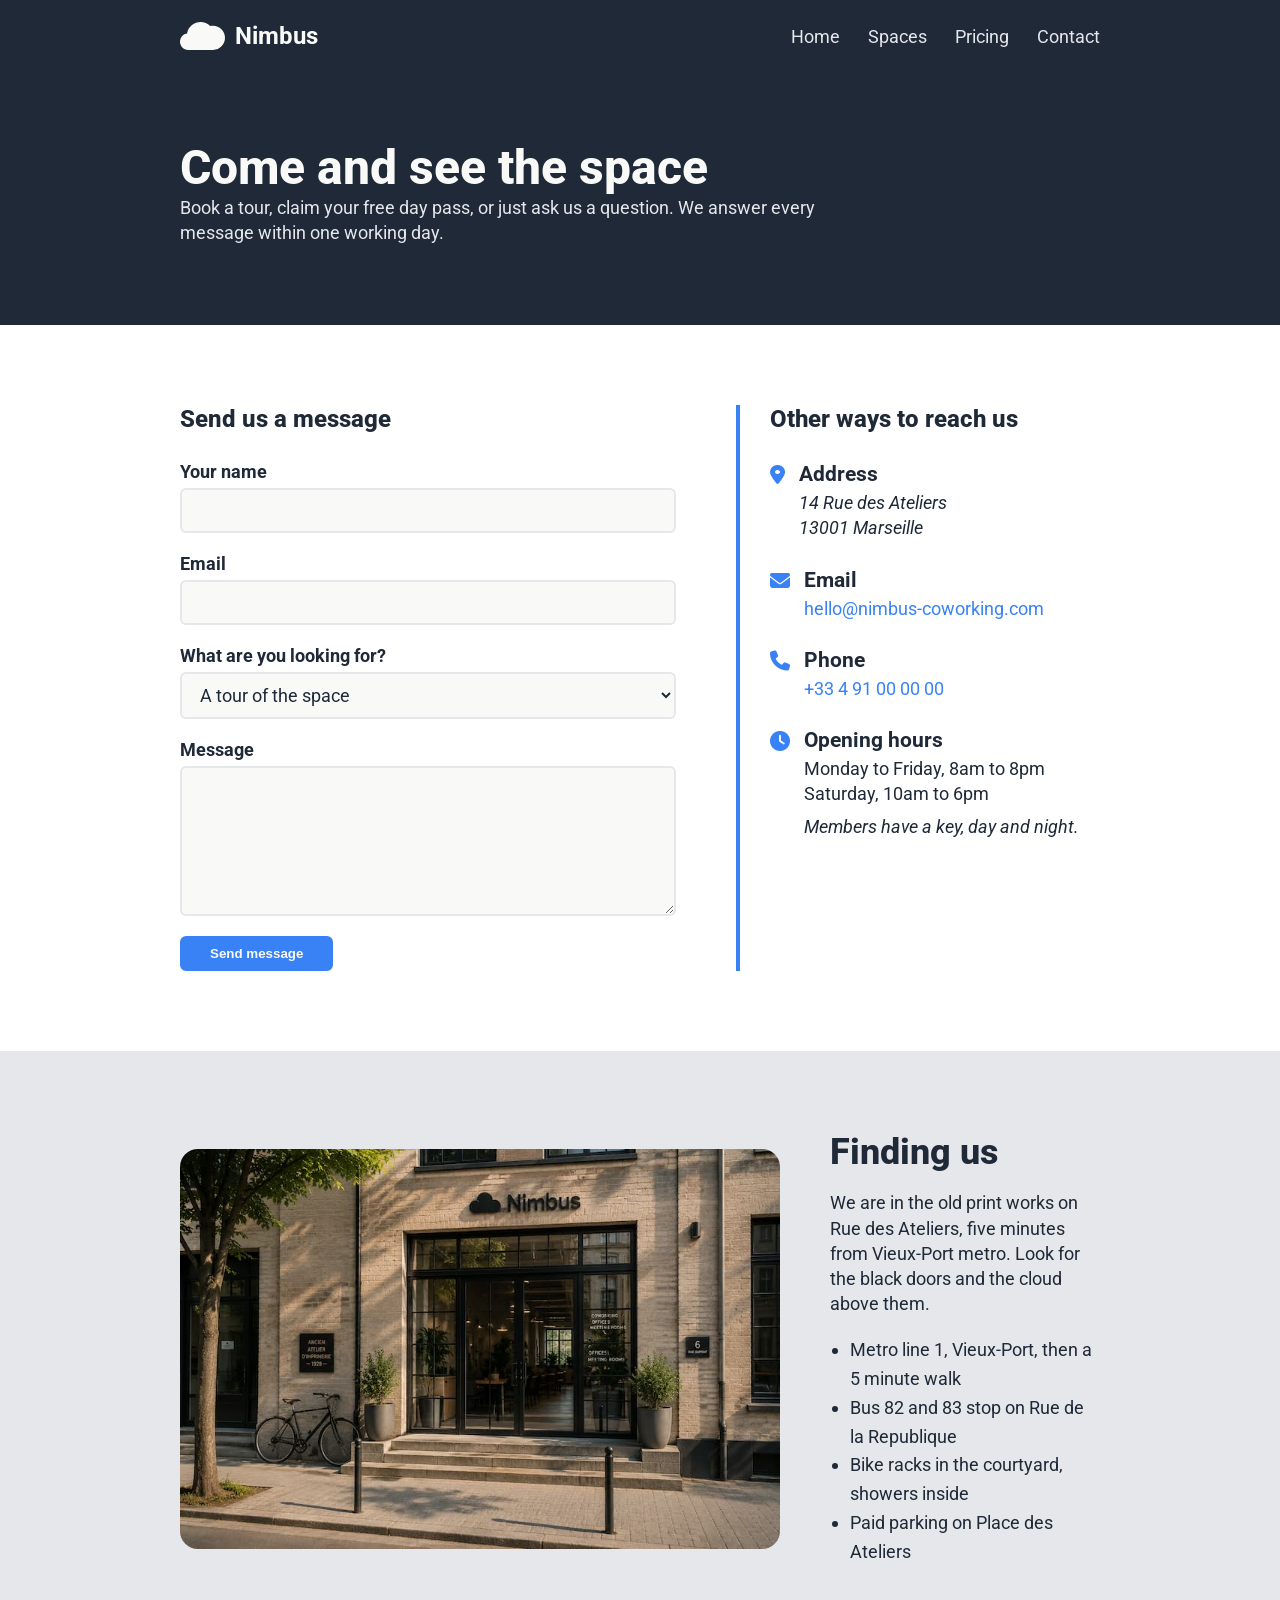
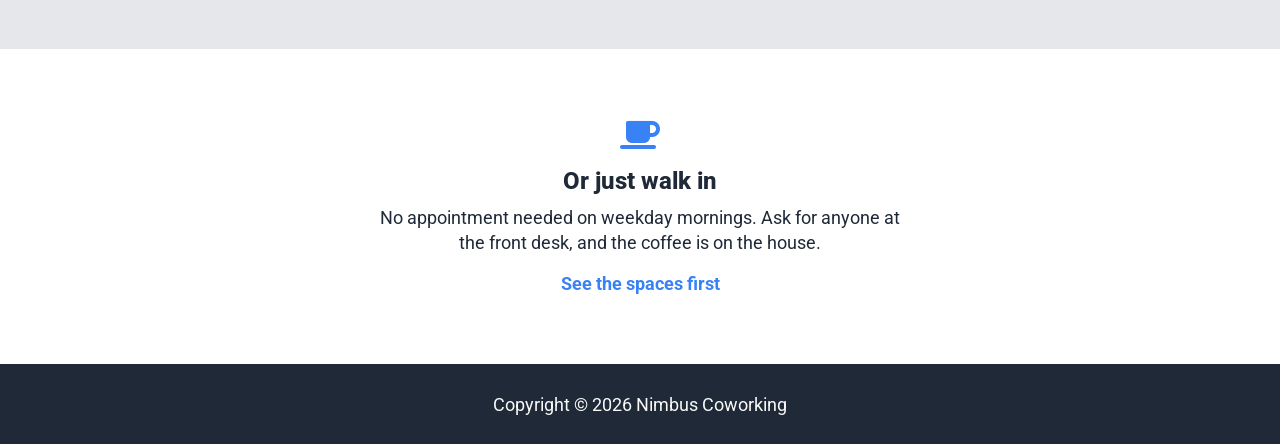
==== commit 36660acd: "refactor: add description to Spaces and Pricing pages, update the Contact page title" ====
--- a/contact.html
+++ b/contact.html
@@ -3,7 +3,7 @@
 <head>
     <meta charset="UTF-8">
     <meta name="viewport" content="width=device-width, initial-scale=1.0">
-    <title>Contact — Nimbus Coworking</title>
+    <title>Nimbus Coworking | Contact</title>
     <meta name="description"
           content="Book a tour, ask a question or come and see the space. We answer within one working day.">
 
@@ -51,7 +51,7 @@
     <main id="main">
 
         <!-- Page intro -->
-        <section class="page-intro">
+        <header class="page-intro">
             <div class="page-intro__inner">
                 <h1 class="page-intro__title">Come and see the space</h1>
                 <p class="page-intro__text">
@@ -59,7 +59,7 @@
                     question. We answer every message within one working day.
                 </p>
             </div>
-        </section>
+        </header>
 
         <!-- Form and contact details side by side -->
         <section class="contact">
--- a/assets/css/main.css
+++ b/assets/css/main.css
@@ -78,14 +78,8 @@
   min-height: 100vh;
 }
 
-@media (max-width: 374px) {
-  body {
-    font-size: 18px;
-  }
-}
-
 main {
-  padding-top: 70px; /* top padding to accommodate the header  */
+  padding-top: 72px; /* top padding to accommodate the header  */
 }
 
 /* GLOBAL TEXT STYLES - add classes with the same styles here */
@@ -122,6 +116,8 @@
   font-weight: 700;
   text-decoration: none;
   min-width: fit-content;
+
+  transition: all linear 0.15s;
 }
 
 .btn:hover,
@@ -252,11 +248,12 @@
   .nav-toggle:checked ~ .site-nav {
     display: block;
     position: absolute;
+    top: 100%;
     left: 0;
     right: 0;
-    margin-top: 200px;
+
     background-color: var(--color-dark);
-    border-bottom: 1px solid var(--color-secondary);
+    border-top: 1px solid var(--color-secondary);
     padding-left: 20px;
   }
 
@@ -303,7 +300,7 @@
   }
 }
 
-@media (max-width: 374px) {
+@media (max-width: 375px) {
   .page-intro__title {
     font-size: var(--font-size-large);
   }
--- a/assets/css/pages/contact.css
+++ b/assets/css/pages/contact.css
@@ -70,6 +70,15 @@
   resize: vertical; /* horizontal resizing would break the layout */
 }
 
+.btn {
+  cursor: pointer;
+}
+
+.btn:hover,
+.btn:focus-visible {
+  border-color: var(--color-accent);
+}
+
 /* CONTACT DETAILS */
 
 .details__list {
@@ -169,6 +178,7 @@
   flex: 1;
   display: block;
   width: 100%;
+  max-width: 600px;
   height: auto;
 
   border-radius: 18px;
@@ -243,7 +253,7 @@
   }
 }
 
-@media (max-width: 374px) {
+@media (max-width: 375px) {
   .finding-us__title {
     font-size: 28px;
   }
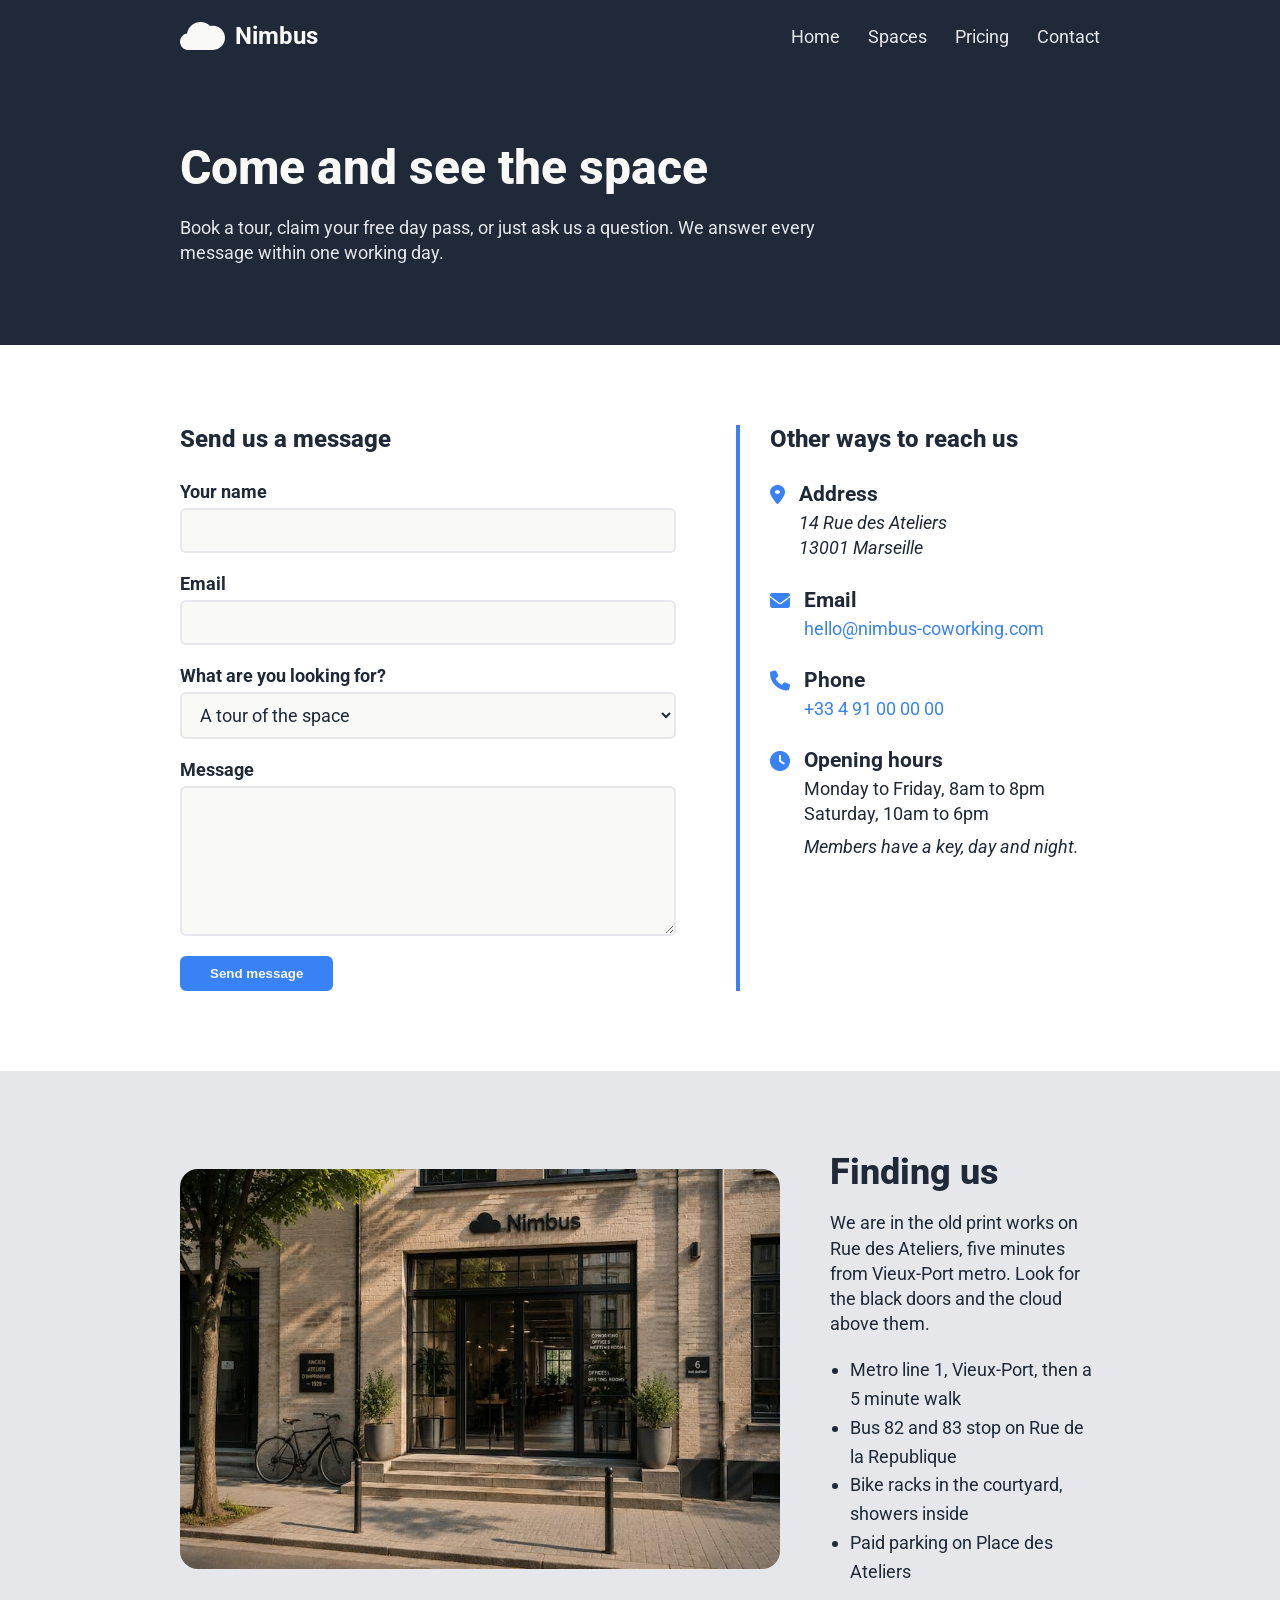
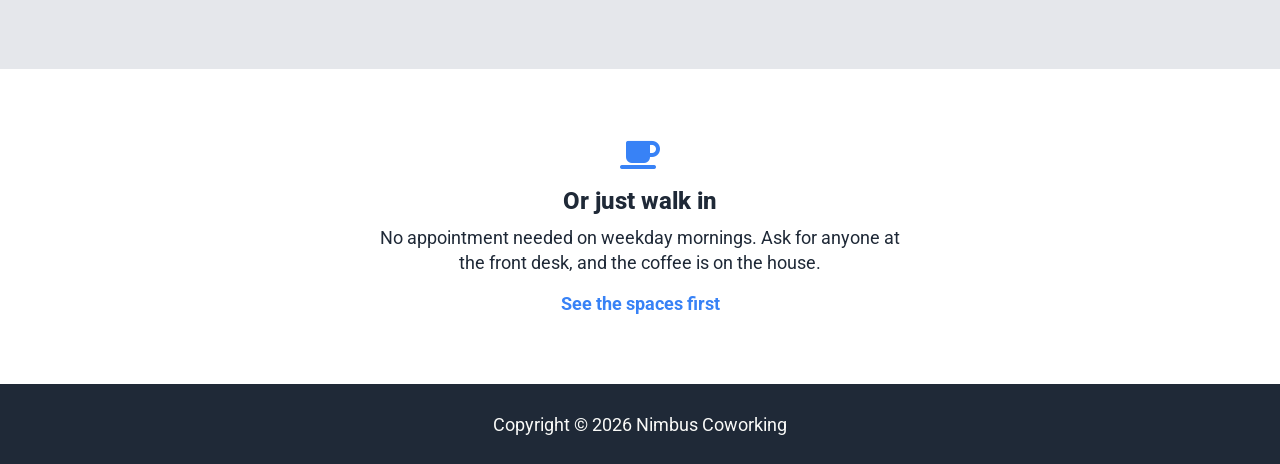
==== commit 03a6ee0d: "refactor: format code files" ====
--- a/contact.html
+++ b/contact.html
@@ -1,240 +1,253 @@
 <!DOCTYPE html>
 <html lang="en">
-<head>
-    <meta charset="UTF-8">
-    <meta name="viewport" content="width=device-width, initial-scale=1.0">
+  <head>
+    <meta charset="UTF-8" />
+    <meta name="viewport" content="width=device-width, initial-scale=1.0" />
     <title>Nimbus Coworking | Contact</title>
-    <meta name="description"
-          content="Book a tour, ask a question or come and see the space. We answer within one working day.">
-
-    <link rel="stylesheet" href="assets/css/main.css">
-    <link rel="stylesheet" href="assets/css/pages/contact.css">
+    <meta
+      name="description"
+      content="Book a tour, ask a question or come and see the space. We answer within one working day."
+    />
+
+    <link rel="stylesheet" href="assets/css/main.css" />
+    <link rel="stylesheet" href="assets/css/pages/contact.css" />
 
     <!-- Font Awesome, icons only -->
-    <link rel="stylesheet"
-          href="https://cdnjs.cloudflare.com/ajax/libs/font-awesome/6.5.1/css/all.min.css">
-</head>
-
-<body>
-
+    <link
+      rel="stylesheet"
+      href="https://cdnjs.cloudflare.com/ajax/libs/font-awesome/6.5.1/css/all.min.css"
+    />
+  </head>
+
+  <body>
     <!-- Site header: logo and main navigation -->
     <header class="site-header">
-        <div class="site-header__inner">
-
-            <a class="site-header__logo" href="index.html">
-                <img class="site-header__logo-mark"
-                    src="assets/images/logo-cloud.svg"
-                    alt="">
-                <span class="site-header__logo-text">Nimbus</span>
-            </a>
-
-            <!-- Burger button, shown on small screens -->
-            <input class="nav-toggle" type="checkbox" id="nav-toggle">
-            <label class="nav-toggle__label" for="nav-toggle" aria-label="Menu">
-                <span class="nav-toggle__bar"></span>
-                <span class="nav-toggle__bar"></span>
-                <span class="nav-toggle__bar"></span>
-            </label>
-
-            <nav class="site-nav" aria-label="Main">
-                <ul class="site-nav__list">
-                    <li><a class="site-nav__link" href="index.html">Home</a></li>
-                    <li><a class="site-nav__link" href="spaces.html">Spaces</a></li>
-                    <li><a class="site-nav__link" href="pricing.html">Pricing</a></li>
-                    <li><a class="site-nav__link" href="contact.html">Contact</a></li>
-                </ul>
-            </nav>
-
-        </div>
+      <div class="site-header__inner">
+        <a class="site-header__logo" href="index.html">
+          <img
+            class="site-header__logo-mark"
+            src="assets/images/logo-cloud.svg"
+            alt=""
+          />
+          <span class="site-header__logo-text">Nimbus</span>
+        </a>
+
+        <!-- Burger button, shown on small screens -->
+        <input class="nav-toggle" type="checkbox" id="nav-toggle" />
+        <label class="nav-toggle__label" for="nav-toggle" aria-label="Menu">
+          <span class="nav-toggle__bar"></span>
+          <span class="nav-toggle__bar"></span>
+          <span class="nav-toggle__bar"></span>
+        </label>
+
+        <nav class="site-nav" aria-label="Main">
+          <ul class="site-nav__list">
+            <li><a class="site-nav__link" href="index.html">Home</a></li>
+            <li><a class="site-nav__link" href="spaces.html">Spaces</a></li>
+            <li><a class="site-nav__link" href="pricing.html">Pricing</a></li>
+            <li><a class="site-nav__link" href="contact.html">Contact</a></li>
+          </ul>
+        </nav>
+      </div>
     </header>
 
     <main id="main">
-
-        <!-- Page intro -->
-        <header class="page-intro">
-            <div class="page-intro__inner">
-                <h1 class="page-intro__title">Come and see the space</h1>
-                <p class="page-intro__text">
-                    Book a tour, claim your free day pass, or just ask us a
-                    question. We answer every message within one working day.
-                </p>
-            </div>
-        </header>
-
-        <!-- Form and contact details side by side -->
-        <section class="contact">
-            <div class="contact__inner">
-
-                <!-- Contact form -->
-                <div class="contact__form-block">
-                    <h2 class="contact__title">Send us a message</h2>
-
-                    <form class="form" action="#" method="post">
-
-                        <div class="form__field">
-                            <label class="form__label" for="name">Your name</label>
-                            <input class="form__input"
-                                   type="text"
-                                   id="name"
-                                   name="name"
-                                   autocomplete="name"
-                                   required>
-                        </div>
-
-                        <div class="form__field">
-                            <label class="form__label" for="email">Email</label>
-                            <input class="form__input"
-                                   type="email"
-                                   id="email"
-                                   name="email"
-                                   autocomplete="email"
-                                   required>
-                        </div>
-
-                        <div class="form__field">
-                            <label class="form__label" for="interest">
-                                What are you looking for?
-                            </label>
-                            <select class="form__select" id="interest" name="interest">
-                                <option value="tour">A tour of the space</option>
-                                <option value="day-pass">A free day pass</option>
-                                <option value="office">A private office</option>
-                                <option value="desk">An open desk</option>
-                                <option value="meeting">A meeting room</option>
-                                <option value="other">Something else</option>
-                            </select>
-                        </div>
-
-                        <div class="form__field">
-                            <label class="form__label" for="message">Message</label>
-                            <textarea class="form__textarea"
-                                      id="message"
-                                      name="message"
-                                      rows="6"
-                                      required></textarea>
-                        </div>
-
-                        <button class="btn" type="submit">Send message</button>
-                    </form>
+      <!-- Page intro -->
+      <header class="page-intro">
+        <div class="page-intro__inner">
+          <h1 class="page-intro__title">Come and see the space</h1>
+          <p class="page-intro__text">
+            Book a tour, claim your free day pass, or just ask us a question. We
+            answer every message within one working day.
+          </p>
+        </div>
+      </header>
+
+      <!-- Form and contact details side by side -->
+      <section class="contact">
+        <div class="contact__inner">
+          <!-- Contact form -->
+          <div class="contact__form-block">
+            <h2 class="contact__title">Send us a message</h2>
+
+            <form class="form" action="#" method="post">
+              <div class="form__field">
+                <label class="form__label" for="name">Your name</label>
+                <input
+                  class="form__input"
+                  type="text"
+                  id="name"
+                  name="name"
+                  autocomplete="name"
+                  required
+                />
+              </div>
+
+              <div class="form__field">
+                <label class="form__label" for="email">Email</label>
+                <input
+                  class="form__input"
+                  type="email"
+                  id="email"
+                  name="email"
+                  autocomplete="email"
+                  required
+                />
+              </div>
+
+              <div class="form__field">
+                <label class="form__label" for="interest">
+                  What are you looking for?
+                </label>
+                <select class="form__select" id="interest" name="interest">
+                  <option value="tour">A tour of the space</option>
+                  <option value="day-pass">A free day pass</option>
+                  <option value="office">A private office</option>
+                  <option value="desk">An open desk</option>
+                  <option value="meeting">A meeting room</option>
+                  <option value="other">Something else</option>
+                </select>
+              </div>
+
+              <div class="form__field">
+                <label class="form__label" for="message">Message</label>
+                <textarea
+                  class="form__textarea"
+                  id="message"
+                  name="message"
+                  rows="6"
+                  required
+                ></textarea>
+              </div>
+
+              <button class="btn" type="submit">Send message</button>
+            </form>
+          </div>
+
+          <!-- Address, hours and direct contacts -->
+          <div class="contact__details">
+            <h2 class="contact__title">Other ways to reach us</h2>
+
+            <ul class="details__list">
+              <li class="details__item">
+                <i
+                  class="details__icon fa-solid fa-location-dot"
+                  aria-hidden="true"
+                ></i>
+                <address>
+                  <h3 class="details__label">Address</h3>
+                  <p class="details__value">
+                    14 Rue des Ateliers<br />
+                    13001 Marseille
+                  </p>
+                </address>
+              </li>
+
+              <li class="details__item">
+                <i
+                  class="details__icon fa-solid fa-envelope"
+                  aria-hidden="true"
+                ></i>
+                <div>
+                  <h3 class="details__label">Email</h3>
+                  <p class="details__value">
+                    <a
+                      class="details__link"
+                      href="mailto:hello@nimbus-coworking.com"
+                    >
+                      hello@nimbus-coworking.com
+                    </a>
+                  </p>
                 </div>
-
-                <!-- Address, hours and direct contacts -->
-                <div class="contact__details">
-                    <h2 class="contact__title">Other ways to reach us</h2>
-
-                    <ul class="details__list">
-
-                        <li class="details__item">
-                            <i class="details__icon fa-solid fa-location-dot"
-                               aria-hidden="true"></i>
-                            <address>
-                                <h3 class="details__label">Address</h3>
-                                <p class="details__value">
-                                    14 Rue des Ateliers<br>
-                                    13001 Marseille
-                                </p>
-                            </address>
-                        </li>
-
-                        <li class="details__item">
-                            <i class="details__icon fa-solid fa-envelope"
-                               aria-hidden="true"></i>
-                            <div>
-                                <h3 class="details__label">Email</h3>
-                                <p class="details__value">
-                                    <a class="details__link"
-                                       href="mailto:hello@nimbus-coworking.com">
-                                        hello@nimbus-coworking.com
-                                    </a>
-                                </p>
-                            </div>
-                        </li>
-
-                        <li class="details__item">
-                            <i class="details__icon fa-solid fa-phone"
-                               aria-hidden="true"></i>
-                            <div>
-                                <h3 class="details__label">Phone</h3>
-                                <p class="details__value">
-                                    <a class="details__link" href="tel:+33491000000">
-                                        +33 4 91 00 00 00
-                                    </a>
-                                </p>
-                            </div>
-                        </li>
-
-                        <li class="details__item">
-                            <i class="details__icon fa-solid fa-clock"
-                            aria-hidden="true"></i>
-                            <div>
-                                <h3 class="details__label">Opening hours</h3>
-                                <p class="details__value">
-                                    Monday to Friday, 8am to 8pm<br>
-                                    Saturday, 10am to 6pm
-                                </p>
-                                <p class="details__note">
-                                    Members have a key, day and night.
-                                </p>
-                            </div>
-                        </li>
-
-                    </ul>
+              </li>
+
+              <li class="details__item">
+                <i
+                  class="details__icon fa-solid fa-phone"
+                  aria-hidden="true"
+                ></i>
+                <div>
+                  <h3 class="details__label">Phone</h3>
+                  <p class="details__value">
+                    <a class="details__link" href="tel:+33491000000">
+                      +33 4 91 00 00 00
+                    </a>
+                  </p>
                 </div>
-
-            </div>
-        </section>
-
-        <!-- Directions and photo of the entrance -->
-        <section class="finding-us">
-            <div class="finding-us__inner">
-
-                <div class="finding-us__content">
-                    <h2 class="finding-us__title">Finding us</h2>
-                    <p class="finding-us__text">
-                        We are in the old print works on Rue des Ateliers, five
-                        minutes from Vieux-Port metro. Look for the black doors
-                        and the cloud above them.
-                    </p>
-                    <ul class="finding-us__list">
-                        <li>Metro line 1, Vieux-Port, then a 5 minute walk</li>
-                        <li>Bus 82 and 83 stop on Rue de la Republique</li>
-                        <li>Bike racks in the courtyard, showers inside</li>
-                        <li>Paid parking on Place des Ateliers</li>
-                    </ul>
+              </li>
+
+              <li class="details__item">
+                <i
+                  class="details__icon fa-solid fa-clock"
+                  aria-hidden="true"
+                ></i>
+                <div>
+                  <h3 class="details__label">Opening hours</h3>
+                  <p class="details__value">
+                    Monday to Friday, 8am to 8pm<br />
+                    Saturday, 10am to 6pm
+                  </p>
+                  <p class="details__note">
+                    Members have a key, day and night.
+                  </p>
                 </div>
-
-                <!-- Two sizes, the browser loads the lighter one when it fits -->
-                <img class="finding-us__image"
-                     src="assets/images/entrance-800.jpg"
-                     srcset="assets/images/entrance-800.jpg 800w,
-                             assets/images/entrance-1536.jpg 1536w"
-                     sizes="(max-width: 767px) 100vw, 50vw"
-                     alt="The black entrance doors of Nimbus on Rue des Ateliers">
-
-            </div>
-        </section>
-
-        <!-- Walk-in invitation, closing the page -->
-        <section class="walk-in">
-            <div class="walk-in__inner">
-                <i class="walk-in__icon fa-solid fa-mug-saucer"
-                   aria-hidden="true"></i>
-                <h2 class="walk-in__title">Or just walk in</h2>
-                <p class="walk-in__text">
-                    No appointment needed on weekday mornings. Ask for anyone at
-                    the front desk, and the coffee is on the house.
-                </p>
-                <a class="walk-in__link" href="spaces.html">
-                    See the spaces first
-                </a>
-            </div>
-        </section>
-
+              </li>
+            </ul>
+          </div>
+        </div>
+      </section>
+
+      <!-- Directions and photo of the entrance -->
+      <section class="finding-us">
+        <div class="finding-us__inner">
+          <div class="finding-us__content">
+            <h2 class="finding-us__title">Finding us</h2>
+            <p class="finding-us__text">
+              We are in the old print works on Rue des Ateliers, five minutes
+              from Vieux-Port metro. Look for the black doors and the cloud
+              above them.
+            </p>
+            <ul class="finding-us__list">
+              <li>Metro line 1, Vieux-Port, then a 5 minute walk</li>
+              <li>Bus 82 and 83 stop on Rue de la Republique</li>
+              <li>Bike racks in the courtyard, showers inside</li>
+              <li>Paid parking on Place des Ateliers</li>
+            </ul>
+          </div>
+
+          <!-- Two sizes, the browser loads the lighter one when it fits -->
+          <img
+            class="finding-us__image"
+            src="assets/images/entrance-800.jpg"
+            srcset="
+              assets/images/entrance-800.jpg   800w,
+              assets/images/entrance-1536.jpg 1536w
+            "
+            sizes="(max-width: 767px) 100vw, 50vw"
+            alt="The black entrance doors of Nimbus on Rue des Ateliers"
+          />
+        </div>
+      </section>
+
+      <!-- Walk-in invitation, closing the page -->
+      <section class="walk-in">
+        <div class="walk-in__inner">
+          <i
+            class="walk-in__icon fa-solid fa-mug-saucer"
+            aria-hidden="true"
+          ></i>
+          <h2 class="walk-in__title">Or just walk in</h2>
+          <p class="walk-in__text">
+            No appointment needed on weekday mornings. Ask for anyone at the
+            front desk, and the coffee is on the house.
+          </p>
+          <a class="walk-in__link" href="spaces.html"> See the spaces first </a>
+        </div>
+      </section>
     </main>
 
     <footer class="site-footer">
-        <p class="site-footer__text">Copyright © 2026 Nimbus Coworking</p>
+      <p class="site-footer__text">Copyright © 2026 Nimbus Coworking</p>
     </footer>
-
-</body>
-</html>+  </body>
+</html>
--- a/assets/css/main.css
+++ b/assets/css/main.css
@@ -33,19 +33,17 @@
   font-style: italic;
 }
 
-
-
 /* VARIABLES */
 
 :root {
   /* color for header, hero and footer background, information header text, quote text and author text */
-  --color-dark: #1F2937;
+  --color-dark: #1f2937;
   /* color for header logo text, header main text, button text, sign up main text, sign up button border */
-  --color-light: #F9FAF8;
+  --color-light: #f9faf8;
   /* color for header secondary text, header links text, information item text, footer text, sign up secondary text */
-  --color-secondary: #E5E7EB;
+  --color-secondary: #e5e7eb;
   /* color for button background, information item image border, sign up background */
-  --color-accent: #3882F6;
+  --color-accent: #3882f6;
   /* font weight for header main text and information header text */
   --font-extra-bold: 800;
   /* font weight for quote text */
@@ -198,11 +196,13 @@
   color: var(--color-light);
 }
 
-.nav-toggle { /* for burger menu */
+.nav-toggle {
+  /* for burger menu */
   display: none;
 }
 
-.nav-toggle__label { /* for burger menu */
+.nav-toggle__label {
+  /* for burger menu */
   display: none;
 }
 
@@ -287,6 +287,10 @@
   padding: 70px 20px 80px;
 }
 
+.page-intro__title {
+  padding-bottom: 20px;
+}
+
 .page-intro__text {
   max-width: 640px;
 
@@ -298,10 +302,14 @@
   .page-intro__title {
     font-size: var(--font-size-main);
   }
+
+  .page-intro__inner {
+    padding-bottom: 45px;
+  }
 }
 
 @media (max-width: 375px) {
   .page-intro__title {
     font-size: var(--font-size-large);
   }
-}+}
--- a/assets/css/pages/contact.css
+++ b/assets/css/pages/contact.css
@@ -257,4 +257,4 @@
   .finding-us__title {
     font-size: 28px;
   }
-}+}
